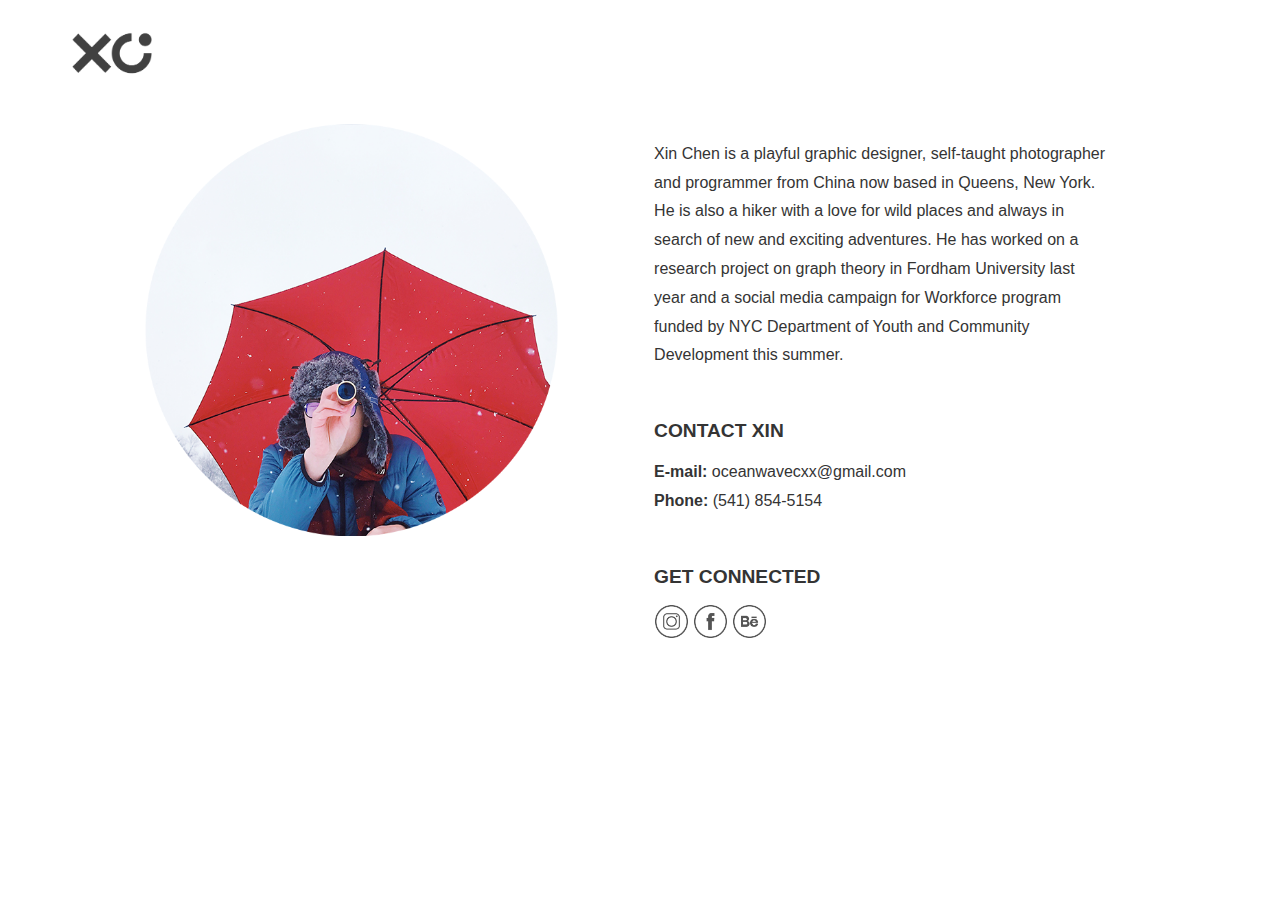
==== index.html @ 59d5df2c "Add files via upload" ====
<!DOCTYPE html>
<html>

    <head>
    	<title>Xin Chen</title>
    	<meta name="viewport" content="width=device-width, initial-scale=1.0">
    	<link href="css/style.css" rel="stylesheet" type="text/css">
    	<link rel="stylesheet" media="screen" href="https://fontlibrary.org/face/trueno" type="text/css"/>
    	<link rel="shortcut icon" href="images/icon.ico" />
      	<link rel="stylesheet" href="css/animate.css">
    </head>

    <body>
      <header>
        <img src="images/logo.png" alt="logo image" id="logo" class="animated bounceIn">
      </header>

    	<main>
        <div class="container">
        <div class="row">

            <div class="column column-7 fadeIn">
              <img class="object-fit_contain" src="images/profile.png" alt="profile">
            </div>

            <div class="column column-8 fadeIn">
              <p id="introduction"><a href="index.html">Xin Chen</a> is a playful graphic designer, self-taught photographer and programmer from China now based in Queens, New York. He is also a hiker with a love for wild places and always in search of new and exciting adventures. He has worked on a research project on graph theory in Fordham University last year and a social media campaign for Workforce program funded by NYC Department of Youth and Community Development this summer.</p>

            <br>
            <h2 class="fadeIn">CONTACT XIN</h2>
            <p class="fadeIn"><b>E-mail:</b> oceanwavecxx@gmail.com<br><b>Phone:</b> (541) 854-5154</p>
            <br>
            <h2 class="fadeIn">GET CONNECTED</h2>
            <div class="fadeIn" id="social">
            <a href="https://www.instagram.com/oceanwavecxx/" target="_blank"><img src="images/instagram1.png" alt="instagram link" onmouseover="hover1(this);" onmouseout="unhover1(this);"></a>
            <a href="https://www.facebook.com/oceanwavecxx" target="_blank"><img src="images/facebook1.png" alt="facebook link" onmouseover="hover2(this);" onmouseout="unhover2(this);"></a>
            <a href="https://www.behance.net/oceanwavecxx" target="_blank"><img src="images/behance1.png" alt="behance link" onmouseover="hover3(this);" onmouseout="unhover3(this);"></a>
        </div>
      </div>
    </div>
    </div>
    </main>
    </body>
</html>
---- css/style.css ----
html {
	max-width: 90%;
	margin: 0 auto;
	background-color: white;
}

header {
	margin-top:25px;
}

#logo {
	display:block;
	width:80px;
}

main {
	position: relative;
	padding-top:0px;
	clear: both;
	margin-top:40px;
}

main h2 {
	font-family:'TruenoRegular',sans-serif;
	font-size: 1.2em;
	color: #343434;
}

main p{
	font-family: 'TruenoLight', sans-serif;
	color: #343434;
	line-height: 1.8em;
}

main p#introduction {
	font-family: 'TruenoLight', sans-serif;
	color: #343434;
	line-height: 1.8em;
}

main p#introduction a {
	font-family:'TruenoBold',sans-serif;
	text-decoration: none;
	color:#343434;
}
main p#introduction a:visited {
	color:#343434;
}

main p#introduction a:hover {
	opacity: 0.7;
}

#social {
	margin-top: 11px;
}

#social img {
	width: 35px;
}

#social img:hover {
	opacity: 0.7;
}

@media screen and (max-width: 526px) {

header {
	margin-top:20px;
}

#logo {
	width:60px;
}

main {
    margin-top:20px;
}


main h2 {
	font-size: 0.97em;
}


p {
	font-size:0.9em;
}


#introduction {
	margin-top:1px;
}


#social img {
	width: 30px;
}


}

.container {
	width:100%;
	min-height:30px;
	position:relative;
	margin:auto;
	margin-bottom: 10px;
}

.row, .column {
	box-sizing: border-box;
}

.row:before, .row:after {
	content:" ";
	display: table;
}

.row:after {
	clear: both;
}

.column {
	position: relative;
	float: left;
}

.column + .column {
	margin-left: 1.6%;
}

.column-12{
	width: 6.86666666667%;
}

.column-11{
	width: 15.3333333333%;
}

.column-10 {
	width: 23.8%;
}

.column-9 {
	width: 32.2666666667%;
}

.column-8 {
	width: 40.7333333333%;
}

.column-7 {
	width: 49.2%;
}

.column-6 {
	width: 57.6666666667%;
}

.column-5 {
	width: 66.1333333333%;
}

.column-4 {
	width: 74.6%;
}

.column-3 {
	width: 83.0666666667%;
}

.column-2 {
	width: 91.5333333333%;
}

.column-1 {
	width: 100%;
}


@media only screen and (max-width: 750px) {
	.column-1,
	.column-2,
	.column-3,
	.column-4,
	.column-5,
	.column-6,
	.column-7,
	.column-8,
	.column-9,
	.column-10,
	.column-11,
	.column-12 {
		width: auto;
		float: none;
	}
	
	.column + .column {
		margin-left: 0;
	}
}

.column {
	color: #777;
	padding: 5px;
	min-height: 30px;
}

.row {
	margin-bottom: 10px;
}

.row:last-child {
	margin-bottom:0;
}

.column .column {
	color:#eee;
}

@media only screen and (max-width: 750px) {
	.row{
		margin-bottom:0;
	}
	
	.column {
		margin-bottom: 10px;
	}
	.row:last-child .column:last-child {
		margin-bottom:0;
	}
}

.object-fit_contain {
	-o-object-fit: contain;
	object-fit: contain;
}


img[class] {
	width: 100%;
}
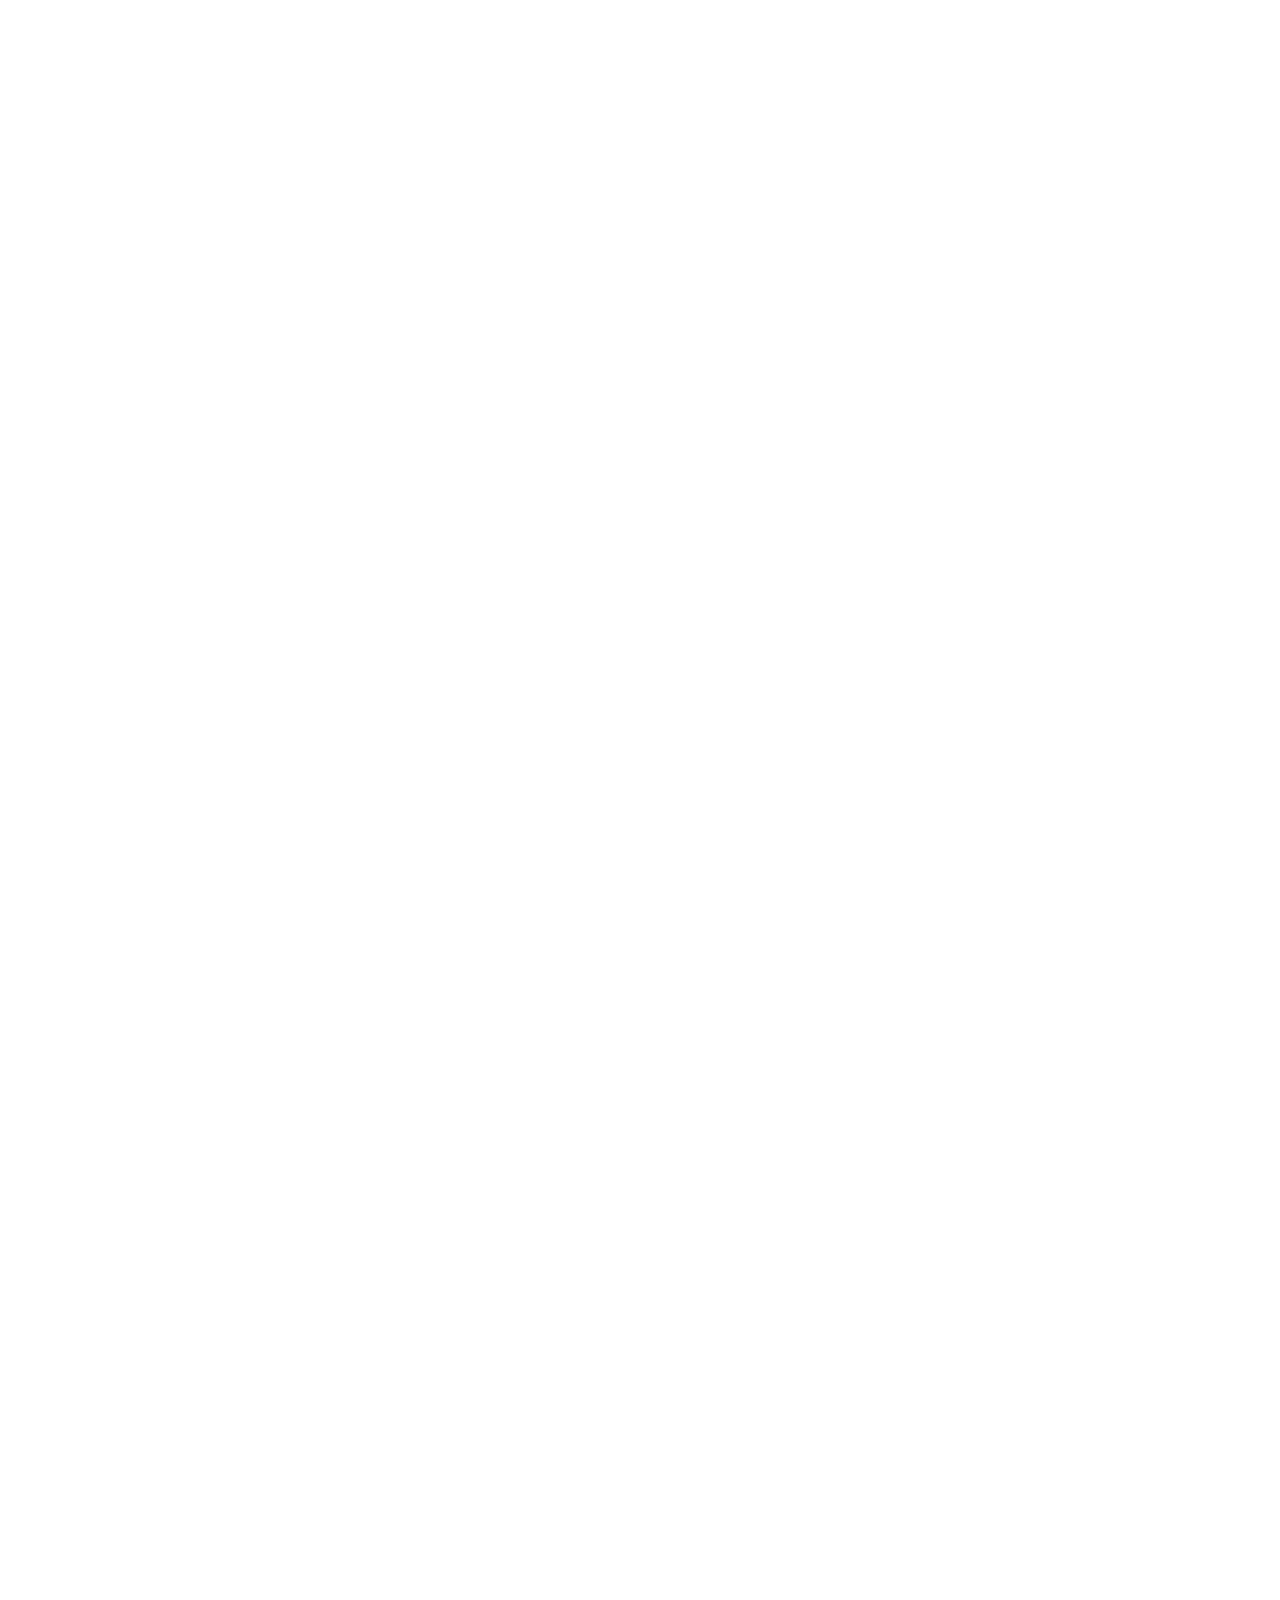
==== commit 678b160f: "Add files via upload" ====
--- a/index.html
+++ b/index.html
@@ -1,44 +1,227 @@
 <!DOCTYPE html>
-<html>
-
-    <head>
-    	<title>Xin Chen</title>
-    	<meta name="viewport" content="width=device-width, initial-scale=1.0">
-    	<link href="css/style.css" rel="stylesheet" type="text/css">
-    	<link rel="stylesheet" media="screen" href="https://fontlibrary.org/face/trueno" type="text/css"/>
-    	<link rel="shortcut icon" href="images/icon.ico" />
-      	<link rel="stylesheet" href="css/animate.css">
-    </head>
-
-    <body>
-      <header>
-        <img src="images/logo.png" alt="logo image" id="logo" class="animated bounceIn">
-      </header>
-
-    	<main>
-        <div class="container">
-        <div class="row">
-
-            <div class="column column-7 fadeIn">
-              <img class="object-fit_contain" src="images/profile.png" alt="profile">
-            </div>
-
-            <div class="column column-8 fadeIn">
-              <p id="introduction"><a href="index.html">Xin Chen</a> is a playful graphic designer, self-taught photographer and programmer from China now based in Queens, New York. He is also a hiker with a love for wild places and always in search of new and exciting adventures. He has worked on a research project on graph theory in Fordham University last year and a social media campaign for Workforce program funded by NYC Department of Youth and Community Development this summer.</p>
-
-            <br>
-            <h2 class="fadeIn">CONTACT XIN</h2>
-            <p class="fadeIn"><b>E-mail:</b> oceanwavecxx@gmail.com<br><b>Phone:</b> (541) 854-5154</p>
-            <br>
-            <h2 class="fadeIn">GET CONNECTED</h2>
-            <div class="fadeIn" id="social">
-            <a href="https://www.instagram.com/oceanwavecxx/" target="_blank"><img src="images/instagram1.png" alt="instagram link" onmouseover="hover1(this);" onmouseout="unhover1(this);"></a>
-            <a href="https://www.facebook.com/oceanwavecxx" target="_blank"><img src="images/facebook1.png" alt="facebook link" onmouseover="hover2(this);" onmouseout="unhover2(this);"></a>
-            <a href="https://www.behance.net/oceanwavecxx" target="_blank"><img src="images/behance1.png" alt="behance link" onmouseover="hover3(this);" onmouseout="unhover3(this);"></a>
-        </div>
-      </div>
-    </div>
-    </div>
-    </main>
-    </body>
+<!--  This site was created in Webflow. http://www.webflow.com  -->
+<!--  Last Published: Sun May 03 2020 23:33:28 GMT+0000 (Coordinated Universal Time)  -->
+<html data-wf-page="5eaed0c430994e75fe0e4ab8" data-wf-site="5eae28fcd0ba6f2cc1d3f20e">
+<head>
+  <meta charset="utf-8">
+  <title>Golden Wok</title>
+  <meta content="Golden Wok Chinese restaurant offers delicious dining, takeout and delivery in Westbury, New York. Our restaurant is a cornerstone in the Westbury community and has been recognized for its outstanding Chinese cuisine, excellent service and friendly staff." name="description">
+  <meta content="Golden Wok" property="og:title">
+  <meta content="Golden Wok Chinese restaurant offers delicious dining, takeout and delivery in Westbury, New York. Our restaurant is a cornerstone in the Westbury community and has been recognized for its outstanding Chinese cuisine, excellent service and friendly staff." property="og:description">
+  <meta content="Golden Wok" property="twitter:title">
+  <meta content="Golden Wok Chinese restaurant offers delicious dining, takeout and delivery in Westbury, New York. Our restaurant is a cornerstone in the Westbury community and has been recognized for its outstanding Chinese cuisine, excellent service and friendly staff." property="twitter:description">
+  <meta property="og:type" content="website">
+  <meta content="summary_large_image" name="twitter:card">
+  <meta content="width=device-width, initial-scale=1" name="viewport">
+  <meta property="og:image" content="images/preview.png">
+  <meta name="format-detection" content="telephone=no">
+  <link href="css/normalize.css" rel="stylesheet" type="text/css">
+  <link href="css/webflow.css" rel="stylesheet" type="text/css">
+  <link href="css/goldenwok.webflow.css" rel="stylesheet" type="text/css">
+  <script src="https://ajax.googleapis.com/ajax/libs/webfont/1.6.26/webfont.js" type="text/javascript"></script>
+  <script type="text/javascript">WebFont.load({  google: {    families: ["Oswald:200,300,400,500,600,700","Roboto:100,100italic,300,300italic,regular,italic,500,500italic,700,700italic,900,900italic:cyrillic,cyrillic-ext,greek,greek-ext,latin,latin-ext,vietnamese"]  }});</script>
+  <!-- [if lt IE 9]><script src="https://cdnjs.cloudflare.com/ajax/libs/html5shiv/3.7.3/html5shiv.min.js" type="text/javascript"></script><![endif] -->
+  <script type="text/javascript">!function(o,c){var n=c.documentElement,t=" w-mod-";n.className+=t+"js",("ontouchstart"in o||o.DocumentTouch&&c instanceof DocumentTouch)&&(n.className+=t+"touch")}(window,document);</script>
+  <link href="images/preview.ico" rel="icon">
+  <link href="images/webclip.png" rel="apple-touch-icon">
+</head>
+<body data-w-id="5eaed0c4d0ba6f28bad4502c" style="opacity:0">
+  <div data-collapse="small" data-animation="default" data-duration="400" class="navbar-3 w-nav">
+    <div class="container-3 w-container"><a href="#" class="brand w-nav-brand"><img src="images/Logo.png" width="151" srcset="images/Logo-p-500.png 500w, images/Logo-p-800.png 800w, images/Logo.png 948w" sizes="151px" alt=""></a>
+      <nav role="navigation" class="nav-menu-3 w-nav-menu">
+        <a href="index.html" aria-current="page" class="underline-link w-inline-block w--current">
+          <div class="underline-link-content">
+            <div class="text-block-2">HOME</div>
+          </div>
+          <div class="underline-link-progress-container">
+            <div class="progress-link-progress-bar home"></div>
+          </div>
+        </a>
+        <a href="menu.html" data-w-id="a48b230a-11fe-3022-204a-969982b6c215" class="underline-link w-inline-block">
+          <div class="underline-link-content">
+            <div class="text-block-3">MENU</div>
+          </div>
+          <div class="underline-link-progress-container">
+            <div style="width:0PX" class="progress-link-progress-bar"></div>
+          </div>
+        </a>
+        <a href="location-hours.html" data-w-id="a48b230a-11fe-3022-204a-969982b6c21b" class="underline-link w-inline-block">
+          <div class="underline-link-content">
+            <div class="text-block-4">LOCATION &amp; HOURS</div>
+          </div>
+          <div class="underline-link-progress-container">
+            <div style="width:0PX" class="progress-link-progress-bar"></div>
+          </div>
+        </a>
+        <a href="contact.html" data-w-id="a48b230a-11fe-3022-204a-969982b6c221" class="underline-link w-inline-block">
+          <div class="underline-link-content">
+            <div class="text-block-5">CONTACT</div>
+          </div>
+          <div class="underline-link-progress-container">
+            <div style="width:0PX" class="progress-link-progress-bar"></div>
+          </div>
+        </a>
+      </nav>
+      <div class="menu-button w-nav-button">
+        <div class="icon-3 w-icon-nav-menu"></div>
+      </div>
+    </div>
+  </div>
+  <div class="section-8">
+    <div class="div-block-128">
+      <div class="div-block-129">
+        <h1 class="heading">Start your online order now at </h1><a href="https://www.grubhub.com/restaurant/golden-wok-chinese-restaurant-1610-old-country-rd-ste-8-westbury/322771" target="_blank" class="link-block-6 w-inline-block"><img src="images/Grubhub.png" width="166" srcset="images/Grubhub-p-500.png 500w, images/Grubhub.png 641w" sizes="166px" alt="" class="image-1117"></a></div>
+    </div>
+  </div>
+  <div class="section-14">
+    <div class="div-block-130">
+      <div class="columns-7 w-row">
+        <div class="column-26 w-col w-col-6">
+          <h1 class="heading-2">MENU</h1>
+          <p class="paragraph-93">Golden Wok is known for its modern interpretation of classic dishes and its insistence on only using high quality fresh ingredients.</p>
+          <div class="div-block-131">
+            <a href="menu.html" data-w-id="4f3fbc62-9905-d98c-0c18-3323744de891" class="underline-link-2 w-inline-block">
+              <div class="underline-link-content">
+                <div class="text-block-6">VIEW MORE</div>
+              </div>
+              <div class="underline-link-progress-container-2">
+                <div style="width:0PX" class="progress-link-progress-bar-2"></div>
+              </div>
+            </a>
+          </div>
+        </div>
+        <div class="column-27 w-col w-col-6">
+          <div class="w-layout-grid grid"><img src="images/Food1.png" srcset="images/Food1-p-500.png 500w, images/Food1.png 600w" sizes="100vw" alt=""><img src="images/Food2.png" srcset="images/Food2-p-500.png 500w, images/Food2.png 600w" sizes="100vw" alt=""><img src="images/Food3.png" srcset="images/Food3-p-500.png 500w, images/Food3.png 600w" sizes="100vw" alt=""><img src="images/Food4.png" srcset="images/Food4-p-500.png 500w, images/Food4.png 600w" sizes="100vw" alt=""></div>
+        </div>
+      </div>
+    </div>
+  </div>
+  <div class="section-10">
+    <div class="div-block-132">
+      <div class="columns-8 w-row">
+        <div class="column-28 w-col w-col-6">
+          <h1 class="heading-3">LOCATION</h1>
+          <p class="paragraph-94">1610 Old Country Rd<br>Westbury, NY 11368</p>
+          <h1 class="heading-4">PHONE</h1>
+          <p class="paragraph-95"><strong>Tel </strong>  (516) 832-1010<br><strong>Fax</strong>  (516) 832-7399</p>
+          <p class="paragraph-96">• Free delivery on purchase of $10 or more.<br>• Estimate delivery time is 30 to 60 minutes.<br>• We do not deliver beyond 3.5 miles.</p>
+        </div>
+        <div class="column-29 w-col w-col-6">
+          <h1 class="heading-3">HOURS</h1>
+          <div class="columns-9 w-row">
+            <div class="w-col w-col-3 w-col-small-6 w-col-tiny-3">
+              <p class="paragraph-97">Monday<br>Tuesday<br>Wednesday<br>Thursday<br>Friday<br>Saturday<br>Sunday</p>
+            </div>
+            <div class="w-col w-col-9 w-col-small-6 w-col-tiny-9">
+              <p class="paragraph-98">11:00 AM - 10:00 PM<br>11:00 AM - 10:00 PM<br>11:00 AM - 10:00 PM<br>11:00 AM - 10:00 PM<br>11:00 AM - 11:00 PM<br>11:00 AM - 11:00 PM<br>12:00 PM - 10:00 PM</p>
+            </div>
+          </div>
+          <a href="location-hours.html" data-w-id="e92239b8-8f94-734c-29ad-aed81e31aa2d" class="underline-link-2 information w-inline-block">
+            <div class="underline-link-content">
+              <div class="text-block-6 in_pink">VIEW MORE</div>
+            </div>
+            <div class="underline-link-progress-container-2">
+              <div class="progress-link-progress-bar-2 in_pink"></div>
+            </div>
+          </a>
+        </div>
+      </div>
+    </div>
+  </div>
+  <div class="section-11">
+    <div class="div-block-133">
+      <h1 class="heading-5">testimonials</h1>
+    </div>
+    <div data-delay="5000" data-animation="slide" data-autoplay="1" data-duration="500" data-infinite="1" class="slider w-slider">
+      <div class="mask w-slider-mask">
+        <div class="slide w-slide">
+          <div class="div-block-134">
+            <div class="columns-10 w-row">
+              <div class="column-30 w-col w-col-4">
+                <div class="div-block-135"><img src="images/People4.png" width="139" alt="">
+                  <h1 class="heading-6">John O.</h1><img src="images/Stars.png" width="192" alt="" class="image-1118">
+                  <p class="paragraph-99">Excellent sesame chicken, crab Rangoon&#x27;s, pork fried rice, egg roll.</p>
+                </div>
+              </div>
+              <div class="column-31 w-col w-col-4">
+                <div class="div-block-135 _2nd_item"><img src="images/People5.png" width="139" alt="">
+                  <h1 class="heading-6">Dee L.</h1><img src="images/Stars.png" width="192" alt="" class="image-1118">
+                  <p class="paragraph-99">Excellent food and service chicken and garlic and General Tso.</p>
+                </div>
+              </div>
+              <div class="column-32 w-col w-col-4">
+                <div class="div-block-135"><img src="images/People6.png" width="139" alt="">
+                  <h1 class="heading-6"><strong>Mickey W.</strong></h1><img src="images/Stars.png" width="192" alt="" class="image-1118">
+                  <p class="paragraph-99">Good Chinese take out. I had the beef and broccoli.</p>
+                </div>
+              </div>
+            </div>
+          </div>
+        </div>
+        <div class="slide-2 w-slide">
+          <div class="div-block-134">
+            <div class="columns-10 w-row">
+              <div class="column-30 w-col w-col-4">
+                <div class="div-block-135"><img src="images/People1.png" width="139" alt="">
+                  <h1 class="heading-6">Harrison R.</h1><img src="images/Stars.png" width="192" alt="" class="image-1118">
+                  <p class="paragraph-99">Prices were reasonable relatively speaking to other local places. </p>
+                </div>
+              </div>
+              <div class="column-31 w-col w-col-4">
+                <div class="div-block-135 _2nd_item"><img src="images/People2.png" width="139" alt="">
+                  <h1 class="heading-6">Zaneta O.</h1><img src="images/Stars.png" width="192" alt="" class="image-1118">
+                  <p class="paragraph-99">I&#x27;ve got to say it&#x27;s definitely the best fried rice I&#x27;ve had in the neighborhood. </p>
+                </div>
+              </div>
+              <div class="column-32 w-col w-col-4">
+                <div class="div-block-135"><img src="images/People3.png" width="139" alt="">
+                  <h1 class="heading-6"><strong>Joel H.</strong></h1><img src="images/Stars.png" width="192" alt="" class="image-1118">
+                  <p class="paragraph-99">I can honestly say how impressed I am with their service and food.</p>
+                </div>
+              </div>
+            </div>
+          </div>
+        </div>
+      </div>
+      <div class="w-slider-arrow-left">
+        <div class="icon-2 w-icon-slider-left"></div>
+      </div>
+      <div class="w-slider-arrow-right">
+        <div class="icon w-icon-slider-right"></div>
+      </div>
+      <div class="slide-nav w-slider-nav w-round"></div>
+    </div>
+    <div class="div-block-133">
+      <a href="https://www.yelp.com/biz/golden-wok-westbury" data-w-id="ab1d066e-35ec-d6af-0d3e-42506115141f" target="_blank" class="underline-link-2 testimonial w-inline-block">
+        <div class="underline-link-content">
+          <div class="text-block-6">VIEW MORE</div>
+        </div>
+        <div class="underline-link-progress-container-2">
+          <div style="width:0PX" class="progress-link-progress-bar-2"></div>
+        </div>
+      </a>
+    </div>
+  </div>
+  <div class="section-12">
+    <div class="div-block-136">
+      <div class="columns-11 w-row">
+        <div class="column-33 w-col w-col-6"><img src="images/Story.png" width="328" srcset="images/Story-p-500.png 500w, images/Story-p-800.png 800w, images/Story.png 1000w" sizes="(max-width: 479px) 280px, 328px" alt=""></div>
+        <div class="column-34 w-col w-col-6">
+          <h1 class="heading-7">OUR STORY</h1>
+          <p class="paragraph-100">Golden Wok Chinese restaurant offers delicious dining, takeout and delivery in Westbury, New York. Our restaurant is a cornerstone in the Westbury community and has been recognized for its outstanding Chinese cuisine, excellent service and friendly staff. Our restaurant is also known for its modern interpretation of classic dishes and its insistence on only using high quality fresh ingredients.</p>
+          <div class="div-block-139">
+            <p class="paragraph-101">FOLLOW US</p><a href="https://www.facebook.com/Golden-Wok-276502443051060/" target="_blank" class="link-block-7 w-inline-block"><img src="images/002-facebook.png" width="11" srcset="images/002-facebook-p-500.png 500w, images/002-facebook-p-800.png 800w, images/002-facebook.png 1068w" sizes="(max-width: 767px) 11px, 1vw" alt="" class="image-1120"></a><a href="https://www.instagram.com/goldenwokwestbury/" target="_blank" class="link-block-8 w-inline-block"><img src="images/001-instagram.png" width="23" srcset="images/001-instagram-p-500.png 500w, images/001-instagram-p-800.png 800w, images/001-instagram-p-1080.png 1080w, images/001-instagram-p-1600.png 1600w, images/001-instagram-p-2000.png 2000w, images/001-instagram.png 2130w" sizes="23px" alt="" class="image-1120"></a><a href="https://www.yelp.com/biz/golden-wok-westbury" target="_blank" class="link-block-9 w-inline-block"><img src="images/003-yelp.png" width="18" srcset="images/003-yelp-p-800.png 800w, images/003-yelp.png 1601w" sizes="(max-width: 767px) 18px, (max-width: 991px) 2vw, 18px" alt="" class="image-1120"></a></div>
+        </div>
+      </div>
+    </div>
+  </div>
+  <div class="section-13">
+    <div class="div-block-138">
+      <p class="paragraph-102">© Golden Wok 2020 • 1610 Old Country Rd, Westbury NY • Tel: (516) 832-1010</p>
+    </div>
+  </div>
+  <script src="https://d3e54v103j8qbb.cloudfront.net/js/jquery-3.4.1.min.220afd743d.js?site=5eae28fcd0ba6f2cc1d3f20e" type="text/javascript" integrity="sha256-CSXorXvZcTkaix6Yvo6HppcZGetbYMGWSFlBw8HfCJo=" crossorigin="anonymous"></script>
+  <script src="js/webflow.js" type="text/javascript"></script>
+  <!-- [if lte IE 9]><script src="https://cdnjs.cloudflare.com/ajax/libs/placeholders/3.0.2/placeholders.min.js"></script><![endif] -->
+</body>
 </html>